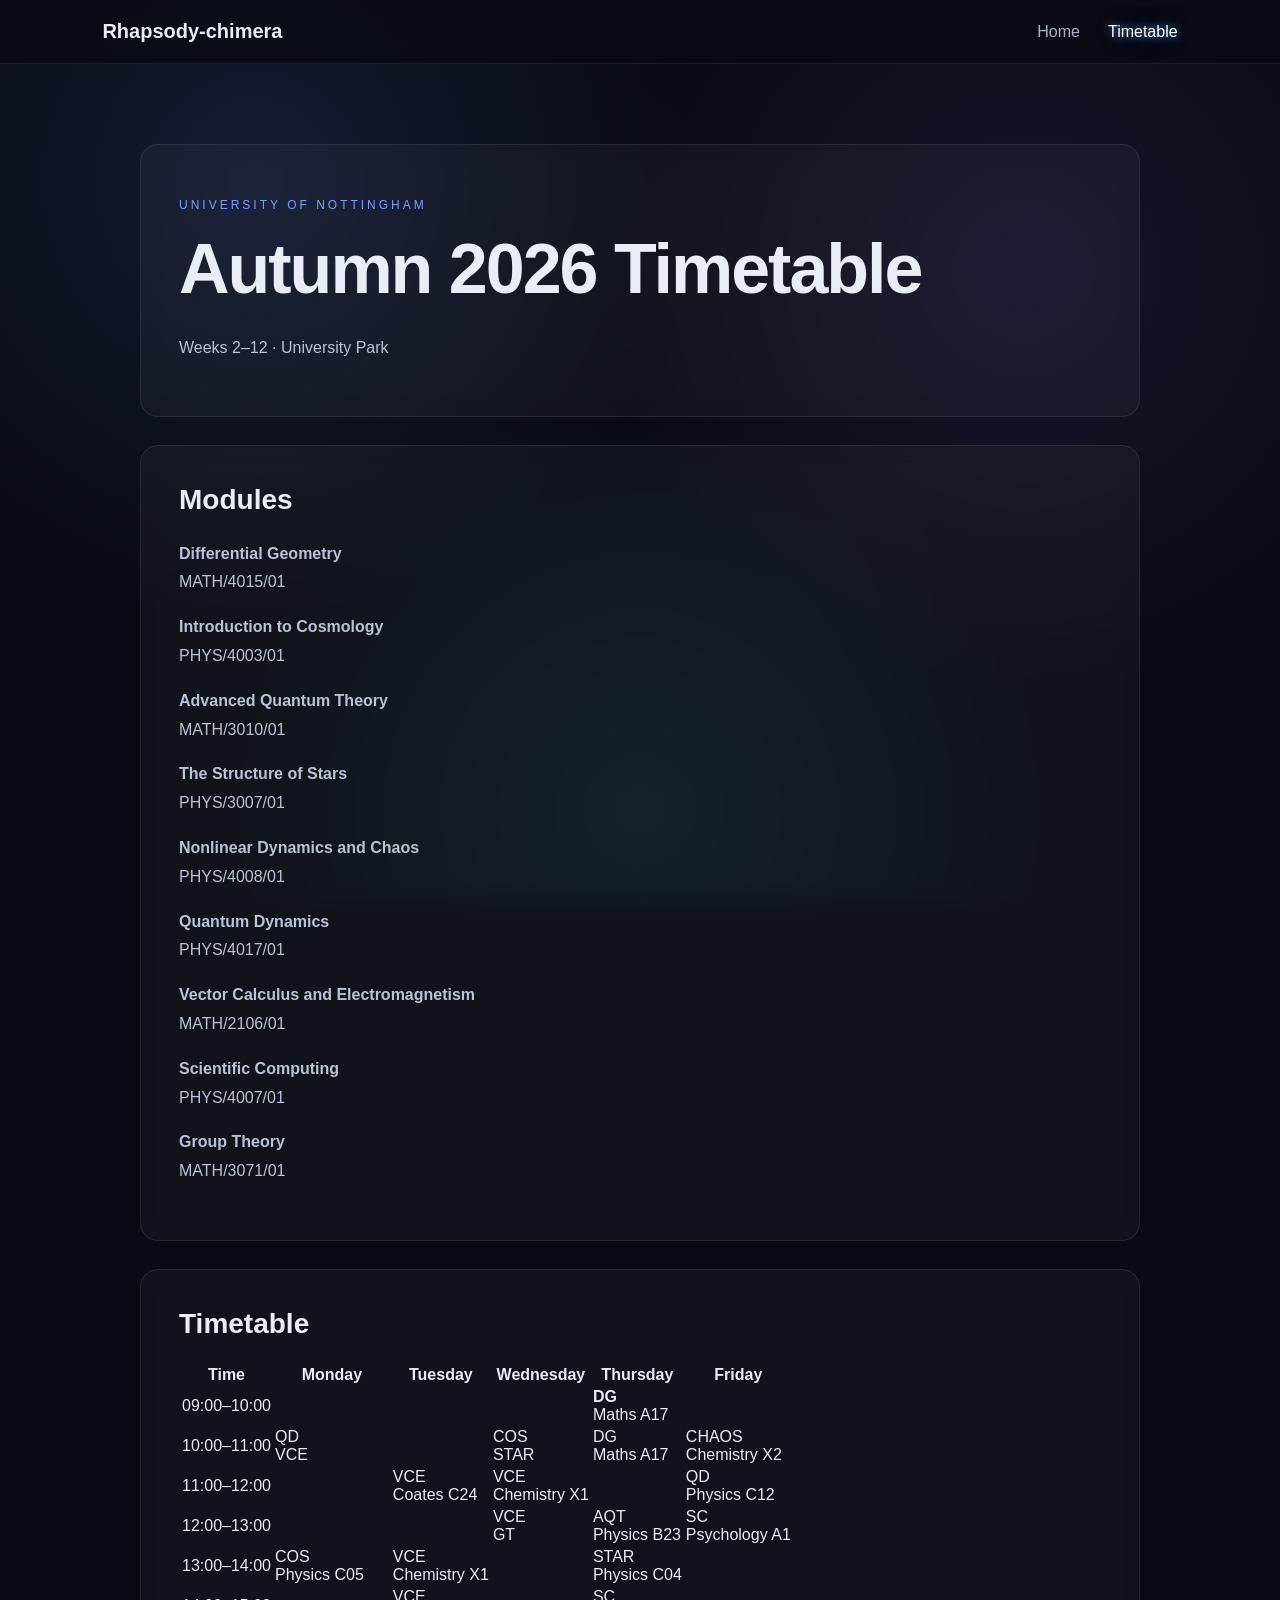
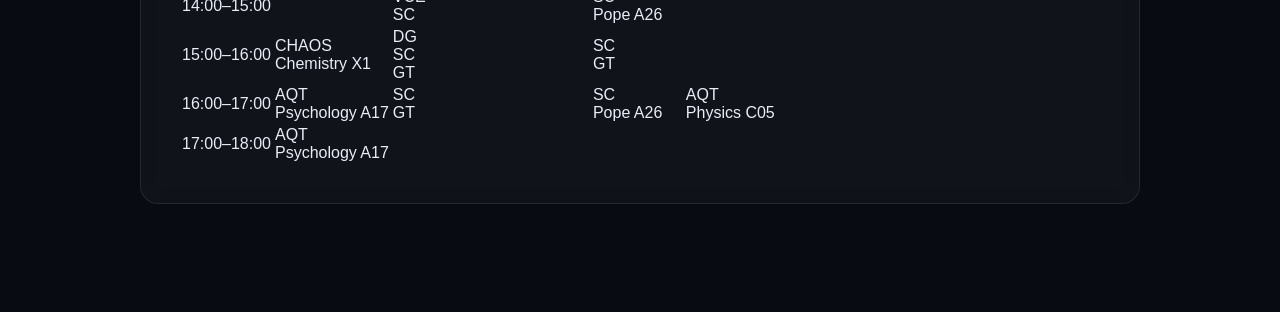
==== timetable.html @ 5847ea02 "Add timetable.html for course schedule display This HTML file contains the structure for the timetab" ====
<!DOCTYPE html>
<html lang="en">

<head>

    <meta charset="UTF-8">

    <meta name="viewport"
          content="width=device-width, initial-scale=1.0">

    <title>Timetable | Rhapsody-chimera</title>

    <link rel="stylesheet" href="style.css">

</head>


<body>

<nav class="navbar">

    <div class="logo">
        Rhapsody-chimera
    </div>

    <div class="nav-links">

        <a href="index.html">
            Home
        </a>

        <a class="active"
           href="timetable.html">
            Timetable
        </a>

    </div>

</nav>


<main class="container">

    <section class="glow-card">

        <p class="small-title">
            UNIVERSITY OF NOTTINGHAM
        </p>

        <h1>
            Autumn 2026 Timetable
        </h1>

        <p>
            Weeks 2–12 · University Park
        </p>

    </section>


    <section class="glow-card">

        <h2>Modules</h2>

        <div class="course-list">

            <p>
                <strong>Differential Geometry</strong><br>
                MATH/4015/01
            </p>

            <p>
                <strong>Introduction to Cosmology</strong><br>
                PHYS/4003/01
            </p>

            <p>
                <strong>Advanced Quantum Theory</strong><br>
                MATH/3010/01
            </p>

            <p>
                <strong>The Structure of Stars</strong><br>
                PHYS/3007/01
            </p>

            <p>
                <strong>Nonlinear Dynamics and Chaos</strong><br>
                PHYS/4008/01
            </p>

            <p>
                <strong>Quantum Dynamics</strong><br>
                PHYS/4017/01
            </p>

            <p>
                <strong>Vector Calculus and Electromagnetism</strong><br>
                MATH/2106/01
            </p>

            <p>
                <strong>Scientific Computing</strong><br>
                PHYS/4007/01
            </p>

            <p>
                <strong>Group Theory</strong><br>
                MATH/3071/01
            </p>

        </div>

    </section>


    <section class="glow-card">

        <h2>Timetable</h2>

        <div class="table-wrapper">

            <table class="timetable">

                <tr>
                    <th>Time</th>
                    <th>Monday</th>
                    <th>Tuesday</th>
                    <th>Wednesday</th>
                    <th>Thursday</th>
                    <th>Friday</th>
                </tr>


                <tr>

                    <td>09:00–10:00</td>

                    <td></td>

                    <td></td>

                    <td></td>

                    <td>
                        <b>DG</b><br>
                        Maths A17
                    </td>

                    <td></td>

                </tr>


                <tr>

                    <td>10:00–11:00</td>

                    <td class="clash">
                        QD<br>
                        VCE
                    </td>

                    <td></td>

                    <td class="clash">
                        COS<br>
                        STAR
                    </td>

                    <td>
                        DG<br>
                        Maths A17
                    </td>

                    <td>
                        CHAOS<br>
                        Chemistry X2
                    </td>

                </tr>


                <tr>

                    <td>11:00–12:00</td>

                    <td></td>

                    <td>
                        VCE<br>
                        Coates C24
                    </td>

                    <td>
                        VCE<br>
                        Chemistry X1
                    </td>

                    <td></td>

                    <td>
                        QD<br>
                        Physics C12
                    </td>

                </tr>


                <tr>

                    <td>12:00–13:00</td>

                    <td></td>

                    <td></td>

                    <td class="clash">
                        VCE<br>
                        GT
                    </td>

                    <td>
                        AQT<br>
                        Physics B23
                    </td>

                    <td>
                        SC<br>
                        Psychology A1
                    </td>

                </tr>


                <tr>

                    <td>13:00–14:00</td>

                    <td>
                        COS<br>
                        Physics C05
                    </td>

                    <td>
                        VCE<br>
                        Chemistry X1
                    </td>

                    <td></td>

                    <td>
                        STAR<br>
                        Physics C04
                    </td>

                    <td></td>

                </tr>


                <tr>

                    <td>14:00–15:00</td>

                    <td></td>

                    <td class="clash">
                        VCE<br>
                        SC
                    </td>

                    <td></td>

                    <td>
                        SC<br>
                        Pope A26
                    </td>

                    <td></td>

                </tr>


                <tr>

                    <td>15:00–16:00</td>

                    <td>
                        CHAOS<br>
                        Chemistry X1
                    </td>

                    <td class="clash">
                        DG<br>
                        SC<br>
                        GT
                    </td>

                    <td></td>

                    <td class="clash">
                        SC<br>
                        GT
                    </td>

                    <td></td>

                </tr>


                <tr>

                    <td>16:00–17:00</td>

                    <td>
                        AQT<br>
                        Psychology A17
                    </td>

                    <td class="clash">
                        SC<br>
                        GT
                    </td>

                    <td></td>

                    <td>
                        SC<br>
                        Pope A26
                    </td>

                    <td>
                        AQT<br>
                        Physics C05
                    </td>

                </tr>


                <tr>

                    <td>17:00–18:00</td>

                    <td>
                        AQT<br>
                        Psychology A17
                    </td>

                    <td></td>

                    <td></td>

                    <td></td>

                    <td></td>

                </tr>

            </table>

        </div>

    </section>


</main>


<script src="script.js"></script>

</body>

</html>
---- style.css ----
* {
    box-sizing: border-box;
}

html {
    scroll-behavior: smooth;
}

body {
    margin: 0;
    min-height: 100vh;

    font-family:
        Inter,
        -apple-system,
        BlinkMacSystemFont,
        "Segoe UI",
        sans-serif;

    color: #e8edf7;

    background:
        radial-gradient(circle at 20% 20%,
            rgba(66, 94, 180, 0.20),
            transparent 35%),

        radial-gradient(circle at 80% 30%,
            rgba(91, 61, 170, 0.18),
            transparent 35%),

        radial-gradient(circle at 50% 90%,
            rgba(30, 130, 160, 0.12),
            transparent 40%),

        #080b12;

    background-attachment: fixed;
}


/* ---------------- 导航栏 ---------------- */

.navbar {
    position: sticky;
    top: 0;

    display: flex;
    justify-content: space-between;
    align-items: center;

    padding: 20px 8%;

    background: rgba(8, 11, 18, 0.75);

    backdrop-filter: blur(15px);

    border-bottom: 1px solid rgba(255, 255, 255, 0.08);

    z-index: 100;
}

.logo {
    font-size: 20px;
    font-weight: 600;
}

.nav-links {
    display: flex;
    gap: 28px;
}

.nav-links a {
    color: #aab3c5;
    text-decoration: none;

    transition: 0.25s;
}

.nav-links a:hover,
.nav-links a.active {
    color: white;

    text-shadow:
        0 0 10px rgba(130, 170, 255, 0.8),
        0 0 25px rgba(90, 130, 255, 0.5);
}


/* ---------------- 主体 ---------------- */

.container {
    max-width: 1050px;

    margin: auto;

    padding: 80px 25px;
}

.hero {
    padding-top: 70px !important;
    padding-bottom: 70px !important;
}

h1 {
    font-size: clamp(40px, 6vw, 70px);

    margin: 10px 0 25px;

    letter-spacing: -2px;
}

h2 {
    font-size: 28px;

    margin-top: 0;
}

p {
    line-height: 1.8;

    color: #bac3d6;
}

.intro {
    max-width: 720px;

    font-size: 19px;
}

.small-title {
    color: #809cff;

    font-size: 12px;

    letter-spacing: 3px;
}


/* ---------------- 发光卡片 ---------------- */

.glow-card {
    position: relative;

    overflow: hidden;

    margin-bottom: 28px;

    padding: 38px;

    border-radius: 18px;

    background: rgba(255, 255, 255, 0.035);

    border: 1px solid rgba(255, 255, 255, 0.09);

    backdrop-filter: blur(10px);

    transition:
        transform 0.25s,
        border-color 0.25s;
}


/*
    这个伪元素就是鼠标光晕
*/

.glow-card::before {
    content: "";

    position: absolute;

    inset: 0;

    pointer-events: none;

    background:
        radial-gradient(
            400px circle at var(--mouse-x) var(--mouse-y),
            rgba(120, 160, 255, 0.18),
            transparent 40%
        );

    opacity: 0;

    transition: opacity 0.25s;
}

.glow-card:hover::before {
    opacity: 1;
}

.glow-card:hover {
    transform: translateY(-3px);

    border-color: rgba(120, 160, 255, 0.35);
}


/* ---------------- Research 标签 ---------------- */

.tags {
    display: flex;

    flex-wrap: wrap;

    gap: 12px;
}

.tags span {
    padding: 8px 14px;

    border-radius: 999px;

    background: rgba(110, 140, 255, 0.08);

    border: 1px solid rgba(130, 160, 255, 0.20);

    color: #ccd6ff;
}


/* ---------------- 链接 ---------------- */

a {
    color: #9db5ff;
}


/* ---------------- 手机 ---------------- */

@media (max-width: 650px) {

    .navbar {
        padding: 18px 22px;
    }

    .logo {
        font-size: 16px;
    }

    .nav-links {
        gap: 15px;
    }

    .container {
        padding: 45px 18px;
    }

    .glow-card {
        padding: 25px;
    }
}
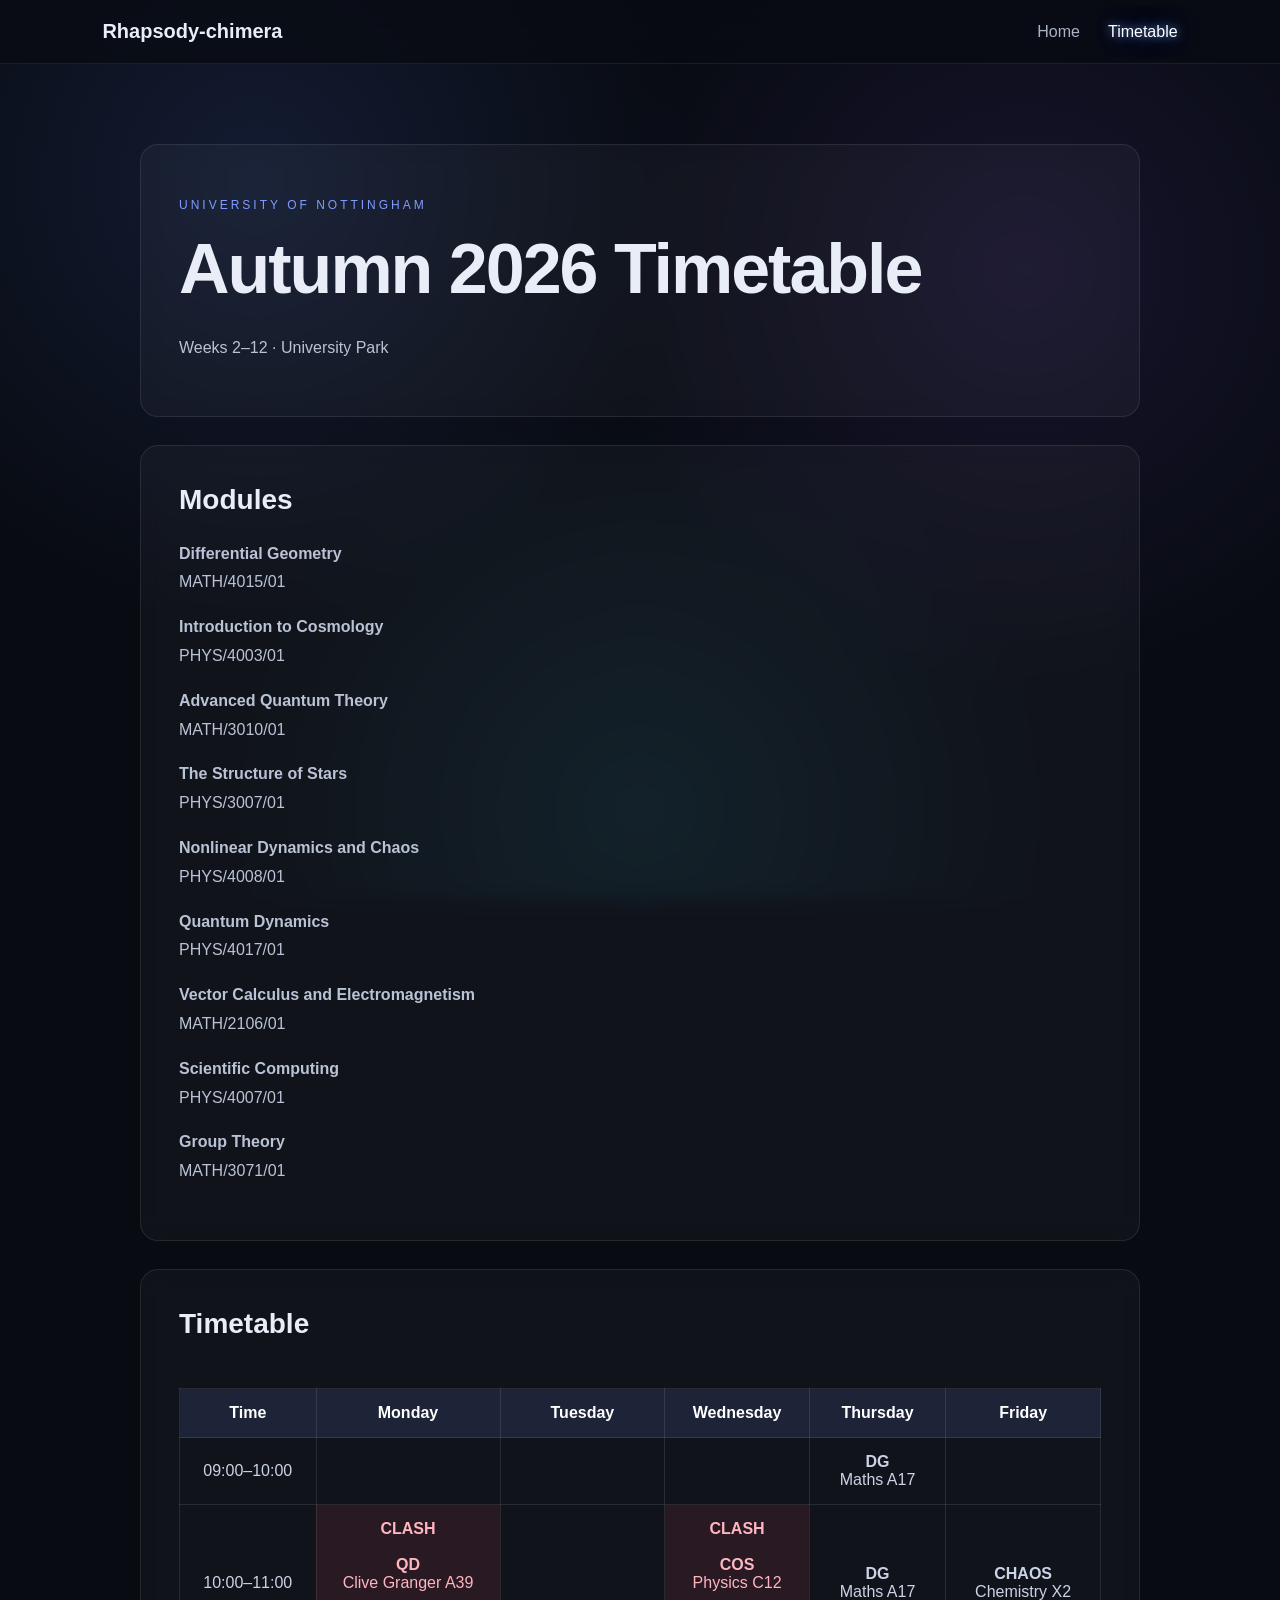
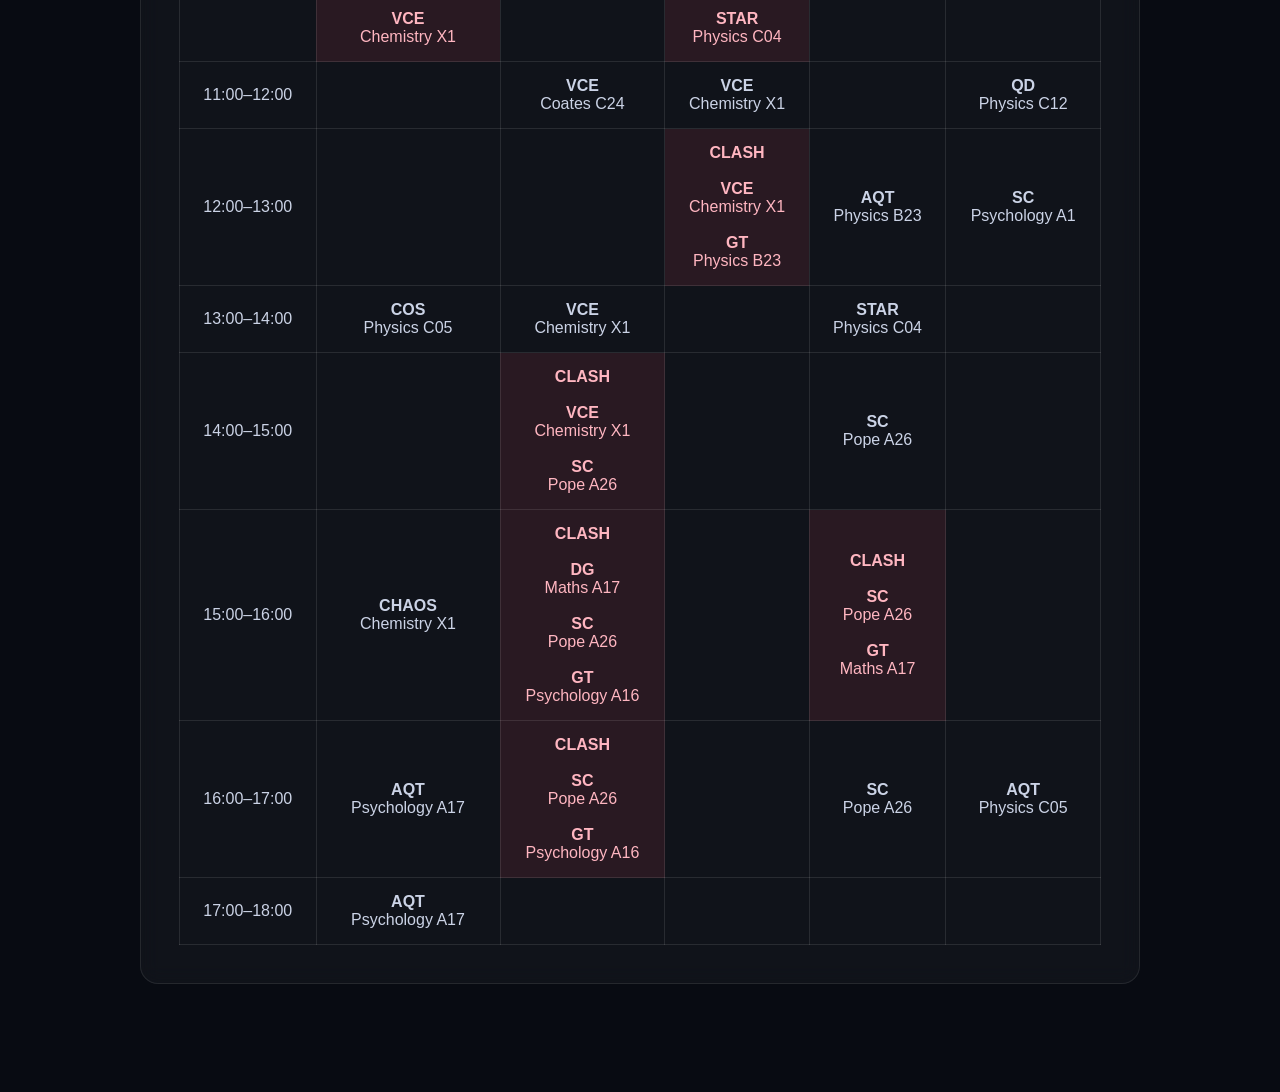
==== commit 74902815: "Update timetable with course and schedule details" ====
--- a/timetable.html
+++ b/timetable.html
@@ -41,6 +41,11 @@
 
 <main class="container">
 
+
+    <!-- =========================
+         PAGE TITLE
+    ========================== -->
+
     <section class="glow-card">
 
         <p class="small-title">
@@ -58,62 +63,82 @@
     </section>
 
 
+
+    <!-- =========================
+         MODULE LIST
+    ========================== -->
+
     <section class="glow-card">
 
         <h2>Modules</h2>
 
         <div class="course-list">
+
 
             <p>
                 <strong>Differential Geometry</strong><br>
                 MATH/4015/01
             </p>
 
+
             <p>
                 <strong>Introduction to Cosmology</strong><br>
                 PHYS/4003/01
             </p>
 
+
             <p>
                 <strong>Advanced Quantum Theory</strong><br>
                 MATH/3010/01
             </p>
 
+
             <p>
                 <strong>The Structure of Stars</strong><br>
                 PHYS/3007/01
             </p>
 
+
             <p>
                 <strong>Nonlinear Dynamics and Chaos</strong><br>
                 PHYS/4008/01
             </p>
 
+
             <p>
                 <strong>Quantum Dynamics</strong><br>
                 PHYS/4017/01
             </p>
 
+
             <p>
                 <strong>Vector Calculus and Electromagnetism</strong><br>
                 MATH/2106/01
             </p>
 
+
             <p>
                 <strong>Scientific Computing</strong><br>
                 PHYS/4007/01
             </p>
 
+
             <p>
                 <strong>Group Theory</strong><br>
                 MATH/3071/01
             </p>
 
+
         </div>
 
     </section>
 
 
+
+    <!-- =========================
+         WEEKLY TIMETABLE
+    ========================== -->
+
     <section class="glow-card">
 
         <h2>Timetable</h2>
@@ -122,240 +147,602 @@
 
             <table class="timetable">
 
-                <tr>
+
+                <!-- TABLE HEADER -->
+
+                <tr>
+
                     <th>Time</th>
+
                     <th>Monday</th>
+
                     <th>Tuesday</th>
+
                     <th>Wednesday</th>
+
                     <th>Thursday</th>
+
                     <th>Friday</th>
-                </tr>
-
-
-                <tr>
-
-                    <td>09:00–10:00</td>
-
-                    <td></td>
-
-                    <td></td>
-
-                    <td></td>
-
-                    <td>
+
+                </tr>
+
+
+
+                <!-- =========================
+                     09:00 - 10:00
+                ========================== -->
+
+                <tr>
+
+                    <td>
+                        09:00–10:00
+                    </td>
+
+
+                    <!-- Monday -->
+
+                    <td>
+                    </td>
+
+
+                    <!-- Tuesday -->
+
+                    <td>
+                    </td>
+
+
+                    <!-- Wednesday -->
+
+                    <td>
+                    </td>
+
+
+                    <!-- Thursday -->
+
+                    <td>
+
+                        <b>DG</b><br>
+
+                        Maths A17
+
+                    </td>
+
+
+                    <!-- Friday -->
+
+                    <td>
+                    </td>
+
+                </tr>
+
+
+
+                <!-- =========================
+                     10:00 - 11:00
+                ========================== -->
+
+                <tr>
+
+                    <td>
+                        10:00–11:00
+                    </td>
+
+
+                    <!-- Monday -->
+
+                    <td class="clash">
+
+                        <b>CLASH</b>
+
+                        <br><br>
+
+                        <b>QD</b><br>
+                        Clive Granger A39
+
+                        <br><br>
+
+                        <b>VCE</b><br>
+                        Chemistry X1
+
+                    </td>
+
+
+                    <!-- Tuesday -->
+
+                    <td>
+                    </td>
+
+
+                    <!-- Wednesday -->
+
+                    <td class="clash">
+
+                        <b>CLASH</b>
+
+                        <br><br>
+
+                        <b>COS</b><br>
+                        Physics C12
+
+                        <br><br>
+
+                        <b>STAR</b><br>
+                        Physics C04
+
+                    </td>
+
+
+                    <!-- Thursday -->
+
+                    <td>
+
+                        <b>DG</b><br>
+
+                        Maths A17
+
+                    </td>
+
+
+                    <!-- Friday -->
+
+                    <td>
+
+                        <b>CHAOS</b><br>
+
+                        Chemistry X2
+
+                    </td>
+
+                </tr>
+
+
+
+                <!-- =========================
+                     11:00 - 12:00
+                ========================== -->
+
+                <tr>
+
+                    <td>
+                        11:00–12:00
+                    </td>
+
+
+                    <!-- Monday -->
+
+                    <td>
+                    </td>
+
+
+                    <!-- Tuesday -->
+
+                    <td>
+
+                        <b>VCE</b><br>
+
+                        Coates C24
+
+                    </td>
+
+
+                    <!-- Wednesday -->
+
+                    <td>
+
+                        <b>VCE</b><br>
+
+                        Chemistry X1
+
+                    </td>
+
+
+                    <!-- Thursday -->
+
+                    <td>
+                    </td>
+
+
+                    <!-- Friday -->
+
+                    <td>
+
+                        <b>QD</b><br>
+
+                        Physics C12
+
+                    </td>
+
+                </tr>
+
+
+
+                <!-- =========================
+                     12:00 - 13:00
+                ========================== -->
+
+                <tr>
+
+                    <td>
+                        12:00–13:00
+                    </td>
+
+
+                    <!-- Monday -->
+
+                    <td>
+                    </td>
+
+
+                    <!-- Tuesday -->
+
+                    <td>
+                    </td>
+
+
+                    <!-- Wednesday -->
+
+                    <td class="clash">
+
+                        <b>CLASH</b>
+
+                        <br><br>
+
+                        <b>VCE</b><br>
+                        Chemistry X1
+
+                        <br><br>
+
+                        <b>GT</b><br>
+                        Physics B23
+
+                    </td>
+
+
+                    <!-- Thursday -->
+
+                    <td>
+
+                        <b>AQT</b><br>
+
+                        Physics B23
+
+                    </td>
+
+
+                    <!-- Friday -->
+
+                    <td>
+
+                        <b>SC</b><br>
+
+                        Psychology A1
+
+                    </td>
+
+                </tr>
+
+
+
+                <!-- =========================
+                     13:00 - 14:00
+                ========================== -->
+
+                <tr>
+
+                    <td>
+                        13:00–14:00
+                    </td>
+
+
+                    <!-- Monday -->
+
+                    <td>
+
+                        <b>COS</b><br>
+
+                        Physics C05
+
+                    </td>
+
+
+                    <!-- Tuesday -->
+
+                    <td>
+
+                        <b>VCE</b><br>
+
+                        Chemistry X1
+
+                    </td>
+
+
+                    <!-- Wednesday -->
+
+                    <td>
+                    </td>
+
+
+                    <!-- Thursday -->
+
+                    <td>
+
+                        <b>STAR</b><br>
+
+                        Physics C04
+
+                    </td>
+
+
+                    <!-- Friday -->
+
+                    <td>
+                    </td>
+
+                </tr>
+
+
+
+                <!-- =========================
+                     14:00 - 15:00
+                ========================== -->
+
+                <tr>
+
+                    <td>
+                        14:00–15:00
+                    </td>
+
+
+                    <!-- Monday -->
+
+                    <td>
+                    </td>
+
+
+                    <!-- Tuesday -->
+
+                    <td class="clash">
+
+                        <b>CLASH</b>
+
+                        <br><br>
+
+                        <b>VCE</b><br>
+                        Chemistry X1
+
+                        <br><br>
+
+                        <b>SC</b><br>
+                        Pope A26
+
+                    </td>
+
+
+                    <!-- Wednesday -->
+
+                    <td>
+                    </td>
+
+
+                    <!-- Thursday -->
+
+                    <td>
+
+                        <b>SC</b><br>
+
+                        Pope A26
+
+                    </td>
+
+
+                    <!-- Friday -->
+
+                    <td>
+                    </td>
+
+                </tr>
+
+
+
+                <!-- =========================
+                     15:00 - 16:00
+                ========================== -->
+
+                <tr>
+
+                    <td>
+                        15:00–16:00
+                    </td>
+
+
+                    <!-- Monday -->
+
+                    <td>
+
+                        <b>CHAOS</b><br>
+
+                        Chemistry X1
+
+                    </td>
+
+
+                    <!-- Tuesday -->
+
+                    <td class="clash">
+
+                        <b>CLASH</b>
+
+                        <br><br>
+
                         <b>DG</b><br>
                         Maths A17
-                    </td>
-
-                    <td></td>
-
-                </tr>
-
-
-                <tr>
-
-                    <td>10:00–11:00</td>
+
+                        <br><br>
+
+                        <b>SC</b><br>
+                        Pope A26
+
+                        <br><br>
+
+                        <b>GT</b><br>
+                        Psychology A16
+
+                    </td>
+
+
+                    <!-- Wednesday -->
+
+                    <td>
+                    </td>
+
+
+                    <!-- Thursday -->
 
                     <td class="clash">
-                        QD<br>
-                        VCE
-                    </td>
-
-                    <td></td>
+
+                        <b>CLASH</b>
+
+                        <br><br>
+
+                        <b>SC</b><br>
+                        Pope A26
+
+                        <br><br>
+
+                        <b>GT</b><br>
+                        Maths A17
+
+                    </td>
+
+
+                    <!-- Friday -->
+
+                    <td>
+                    </td>
+
+                </tr>
+
+
+
+                <!-- =========================
+                     16:00 - 17:00
+                ========================== -->
+
+                <tr>
+
+                    <td>
+                        16:00–17:00
+                    </td>
+
+
+                    <!-- Monday -->
+
+                    <td>
+
+                        <b>AQT</b><br>
+
+                        Psychology A17
+
+                    </td>
+
+
+                    <!-- Tuesday -->
 
                     <td class="clash">
-                        COS<br>
-                        STAR
-                    </td>
-
-                    <td>
-                        DG<br>
-                        Maths A17
-                    </td>
-
-                    <td>
-                        CHAOS<br>
-                        Chemistry X2
-                    </td>
-
-                </tr>
-
-
-                <tr>
-
-                    <td>11:00–12:00</td>
-
-                    <td></td>
-
-                    <td>
-                        VCE<br>
-                        Coates C24
-                    </td>
-
-                    <td>
-                        VCE<br>
-                        Chemistry X1
-                    </td>
-
-                    <td></td>
-
-                    <td>
-                        QD<br>
-                        Physics C12
-                    </td>
-
-                </tr>
-
-
-                <tr>
-
-                    <td>12:00–13:00</td>
-
-                    <td></td>
-
-                    <td></td>
-
-                    <td class="clash">
-                        VCE<br>
-                        GT
-                    </td>
-
-                    <td>
-                        AQT<br>
-                        Physics B23
-                    </td>
-
-                    <td>
-                        SC<br>
-                        Psychology A1
-                    </td>
-
-                </tr>
-
-
-                <tr>
-
-                    <td>13:00–14:00</td>
-
-                    <td>
-                        COS<br>
+
+                        <b>CLASH</b>
+
+                        <br><br>
+
+                        <b>SC</b><br>
+                        Pope A26
+
+                        <br><br>
+
+                        <b>GT</b><br>
+                        Psychology A16
+
+                    </td>
+
+
+                    <!-- Wednesday -->
+
+                    <td>
+                    </td>
+
+
+                    <!-- Thursday -->
+
+                    <td>
+
+                        <b>SC</b><br>
+
+                        Pope A26
+
+                    </td>
+
+
+                    <!-- Friday -->
+
+                    <td>
+
+                        <b>AQT</b><br>
+
                         Physics C05
-                    </td>
-
-                    <td>
-                        VCE<br>
-                        Chemistry X1
-                    </td>
-
-                    <td></td>
-
-                    <td>
-                        STAR<br>
-                        Physics C04
-                    </td>
-
-                    <td></td>
-
-                </tr>
-
-
-                <tr>
-
-                    <td>14:00–15:00</td>
-
-                    <td></td>
-
-                    <td class="clash">
-                        VCE<br>
-                        SC
-                    </td>
-
-                    <td></td>
-
-                    <td>
-                        SC<br>
-                        Pope A26
-                    </td>
-
-                    <td></td>
-
-                </tr>
-
-
-                <tr>
-
-                    <td>15:00–16:00</td>
-
-                    <td>
-                        CHAOS<br>
-                        Chemistry X1
-                    </td>
-
-                    <td class="clash">
-                        DG<br>
-                        SC<br>
-                        GT
-                    </td>
-
-                    <td></td>
-
-                    <td class="clash">
-                        SC<br>
-                        GT
-                    </td>
-
-                    <td></td>
-
-                </tr>
-
-
-                <tr>
-
-                    <td>16:00–17:00</td>
-
-                    <td>
-                        AQT<br>
+
+                    </td>
+
+                </tr>
+
+
+
+                <!-- =========================
+                     17:00 - 18:00
+                ========================== -->
+
+                <tr>
+
+                    <td>
+                        17:00–18:00
+                    </td>
+
+
+                    <!-- Monday -->
+
+                    <td>
+
+                        <b>AQT</b><br>
+
                         Psychology A17
-                    </td>
-
-                    <td class="clash">
-                        SC<br>
-                        GT
-                    </td>
-
-                    <td></td>
-
-                    <td>
-                        SC<br>
-                        Pope A26
-                    </td>
-
-                    <td>
-                        AQT<br>
-                        Physics C05
-                    </td>
-
-                </tr>
-
-
-                <tr>
-
-                    <td>17:00–18:00</td>
-
-                    <td>
-                        AQT<br>
-                        Psychology A17
-                    </td>
-
-                    <td></td>
-
-                    <td></td>
-
-                    <td></td>
-
-                    <td></td>
-
-                </tr>
+
+                    </td>
+
+
+                    <!-- Tuesday -->
+
+                    <td>
+                    </td>
+
+
+                    <!-- Wednesday -->
+
+                    <td>
+                    </td>
+
+
+                    <!-- Thursday -->
+
+                    <td>
+                    </td>
+
+
+                    <!-- Friday -->
+
+                    <td>
+                    </td>
+
+                </tr>
+
 
             </table>
 
@@ -369,6 +756,7 @@
 
 <script src="script.js"></script>
 
+
 </body>
 
 </html>
--- a/style.css
+++ b/style.css
@@ -251,3 +251,59 @@
         padding: 25px;
     }
 }
+.table-wrapper {
+    width: 100%;
+
+    overflow-x: auto;
+}
+
+.timetable {
+    width: 100%;
+
+    min-width: 850px;
+
+    border-collapse: collapse;
+
+    margin-top: 25px;
+}
+
+.timetable th,
+.timetable td {
+
+    padding: 15px;
+
+    border: 1px solid rgba(255,255,255,0.1);
+
+    text-align: center;
+
+    vertical-align: middle;
+}
+
+.timetable th {
+
+    background: rgba(100,130,220,0.15);
+
+    color: white;
+}
+
+.timetable td {
+
+    color: #cbd3e6;
+}
+
+.timetable tr:hover td {
+
+    background: rgba(100,140,255,0.06);
+}
+
+.timetable .clash {
+
+    background: rgba(220,70,90,0.12);
+
+    color: #ffb6c1;
+}
+
+.timetable .clash:hover {
+
+    background: rgba(220,70,90,0.20);
+}
